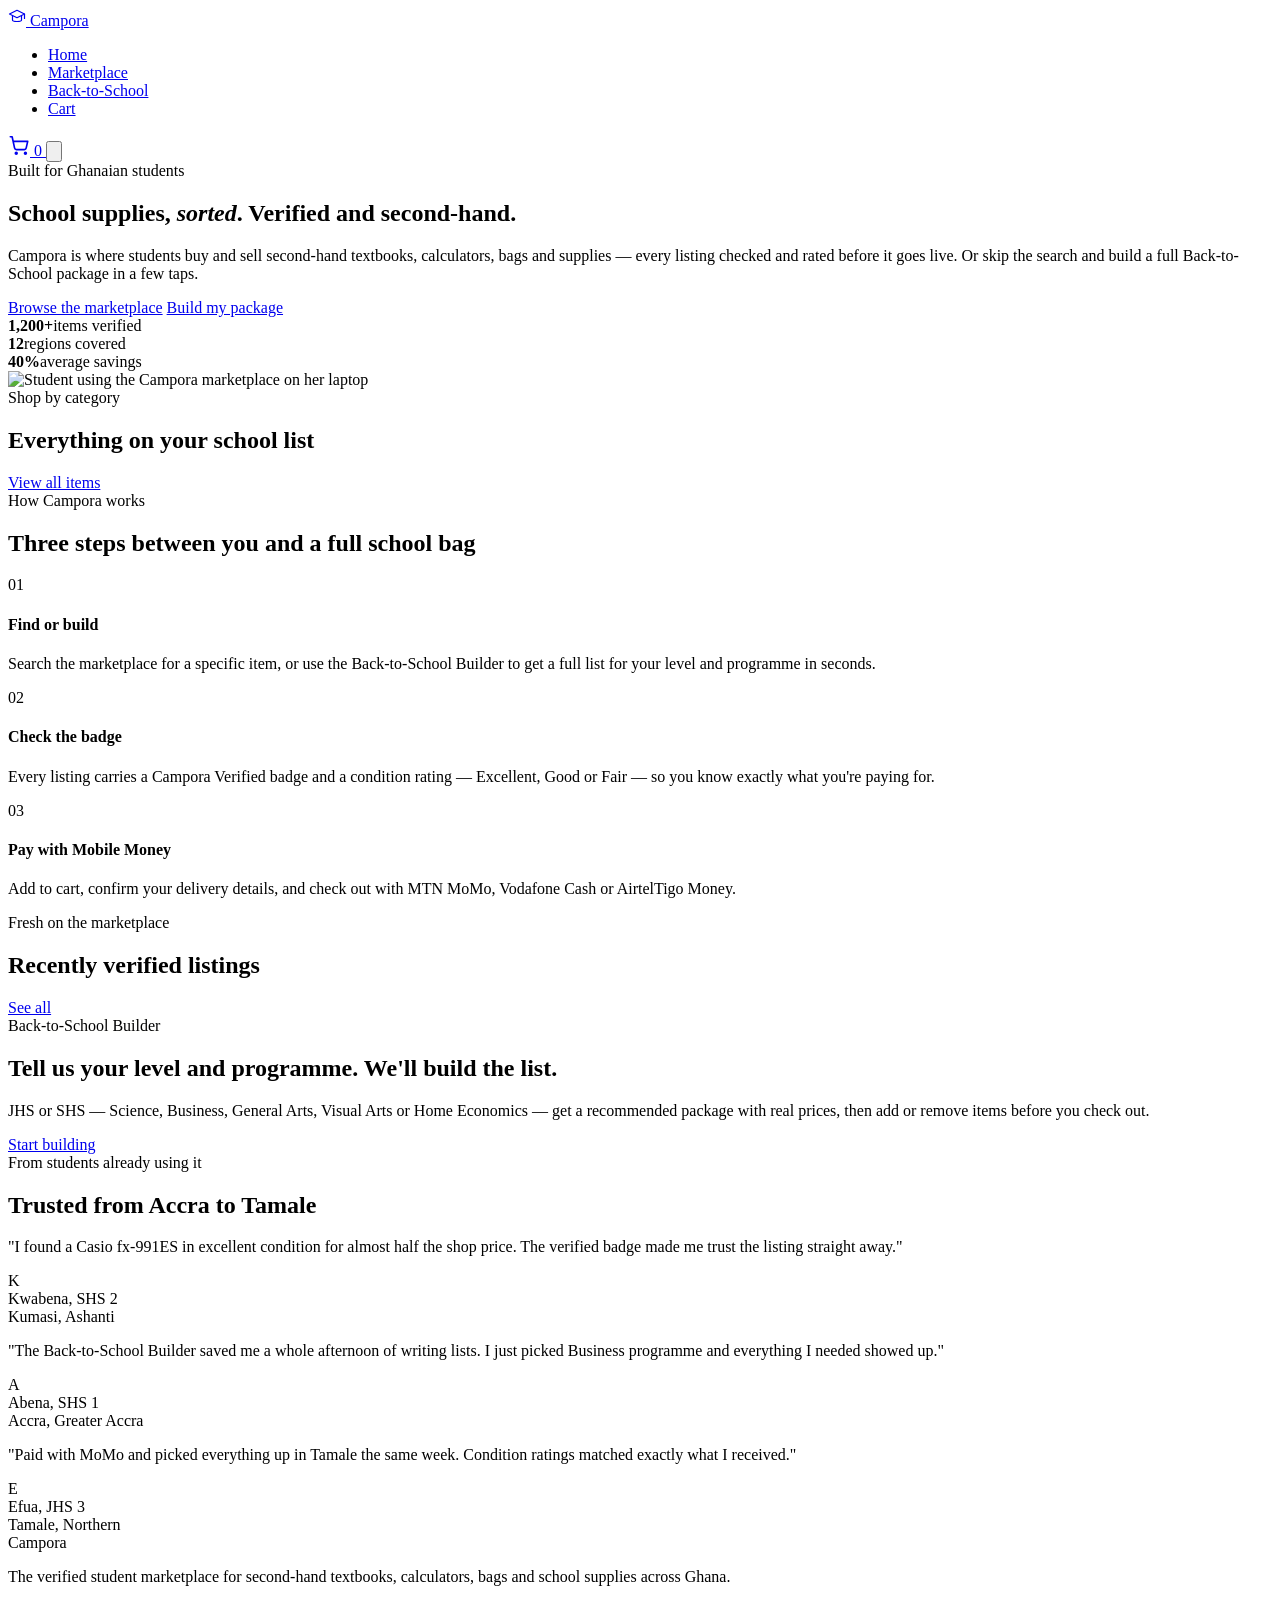
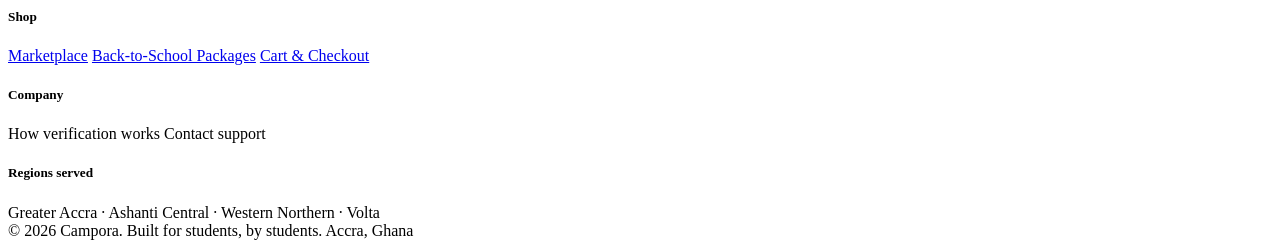
==== index.html @ e4736d59 "Add files via upload" ====
<!DOCTYPE html>
<html lang="en">

<head>
  <meta charset="UTF-8">
  <meta name="viewport" content="width=device-width, initial-scale=1.0">
  <title>Campora — The Student Marketplace of Ghana</title>
  <meta name="description"
    content="Buy and sell verified second-hand textbooks, calculators, bags and school supplies. Build your Back-to-School package in minutes.">
  <link rel="preconnect" href="https://fonts.googleapis.com">
  <link
    href="https://fonts.googleapis.com/css2?family=Fraunces:opsz,wght@9..144,500;9..144,600;9..144,700&family=Manrope:wght@500;600;700;800&family=IBM+Plex+Mono:wght@500;700&display=swap"
    rel="stylesheet">
  <link rel="stylesheet" href="css/style.css">
</head>

<body>

  <header class="site-header">
    <nav class="nav">
      <a href="index.html" class="brand"><span class="brand-mark">
          <svg viewBox="0 0 24 24" fill="none" stroke="currentColor" stroke-width="1.6" stroke-linecap="round"
            stroke-linejoin="round" width="18" height="18">
            <path d="M12 3 2 8l10 5 10-5-10-5Z" />
            <path d="M6 10.5V16c0 1.1 2.7 2 6 2s6-.9 6-2v-5.5" />
            <path d="M22 8v6" />
          </svg>
        </span>Campora</a>
      <ul class="nav-links" data-nav-links>
        <li><a href="index.html" class="active">Home</a></li>
        <li><a href="marketplace.html">Marketplace</a></li>
        <li><a href="packages.html">Back-to-School</a></li>
        <li><a href="cart.html">Cart</a></li>
      </ul>
      <div class="nav-actions">
        <a href="cart.html" class="cart-link">
          <svg viewBox="0 0 24 24" fill="none" stroke="currentColor" stroke-width="1.8" stroke-linecap="round"
            stroke-linejoin="round" width="22" height="22">
            <circle cx="9" cy="21" r="1" />
            <circle cx="19" cy="21" r="1" />
            <path d="M2.5 3h2l2.7 12.4a2 2 0 0 0 2 1.6h8.6a2 2 0 0 0 2-1.6L21.5 8H6.1" />
          </svg>
          <span class="cart-badge" data-cart-count>0</span>
        </a>
        <button class="nav-toggle" data-nav-toggle aria-label="Toggle menu" aria-expanded="false">
          <svg viewBox="0 0 24 24" fill="none" stroke="currentColor" stroke-width="2" stroke-linecap="round">
            <path d="M4 7h16M4 12h16M4 17h16" />
          </svg>
        </button>
      </div>
    </nav>
  </header>
  <div class="kente-strip"></div>

  <main>

    <!-- HERO -->
    <section class="hero">
      <div class="container hero-grid">
        <div>
          <span class="eyebrow">Built for Ghanaian students</span>
          <h1>School supplies, <em>sorted</em>. Verified and second-hand.</h1>
          <p class="hero-sub">Campora is where students buy and sell second-hand textbooks, calculators, bags and
            supplies — every listing checked and rated before it goes live. Or skip the search and build a full
            Back-to-School package in a few taps.</p>
          <div class="hero-actions">
            <a href="marketplace.html" class="btn btn-primary">Browse the marketplace</a>
            <a href="packages.html" class="btn btn-outline">Build my package</a>
          </div>
          <div class="hero-stats">
            <div class="hero-stat"><b>1,200+</b><span>items verified</span></div>
            <div class="hero-stat"><b>12</b><span>regions covered</span></div>
            <div class="hero-stat"><b>40%</b><span>average savings</span></div>
          </div>
        </div>
        <div class="hero-visual">
          <div class="hero-photo">
            <img src="images/grrr.jpg" alt="Student using the Campora marketplace on her laptop">

          </div>
        </div>
      </div>
    </section>

    <!-- CATEGORIES -->
    <section class="section">
      <div class="container">
        <div class="section-head reveal">
          <div>
            <span class="eyebrow-sm">Shop by category</span>
            <h2>Everything on your school list</h2>
          </div>
          <a href="marketplace.html" class="btn btn-ghost btn-sm">View all items</a>
        </div>
        <div class="cat-grid" id="home-cat-grid"></div>
      </div>
    </section>

    <!-- HOW IT WORKS -->
    <section class="section section-alt">
      <div class="container">
        <div class="section-head reveal">
          <div>
            <span class="eyebrow-sm">How Campora works</span>
            <h2>Three steps between you and a full school bag</h2>
          </div>
        </div>
        <div class="steps-grid">
          <div class="step-card reveal">
            <div class="step-num">01</div>
            <h4>Find or build</h4>
            <p>Search the marketplace for a specific item, or use the Back-to-School Builder to get a full list for your
              level and programme in seconds.</p>
          </div>
          <div class="step-card reveal">
            <div class="step-num">02</div>
            <h4>Check the badge</h4>
            <p>Every listing carries a Campora Verified badge and a condition rating — Excellent, Good or Fair — so you
              know exactly what you're paying for.</p>
          </div>
          <div class="step-card reveal">
            <div class="step-num">03</div>
            <h4>Pay with Mobile Money</h4>
            <p>Add to cart, confirm your delivery details, and check out with MTN MoMo, Vodafone Cash or AirtelTigo
              Money.</p>
          </div>
        </div>
      </div>
    </section>

    <!-- FEATURED PRODUCTS -->
    <section class="section">
      <div class="container">
        <div class="section-head reveal">
          <div>
            <span class="eyebrow-sm">Fresh on the marketplace</span>
            <h2>Recently verified listings</h2>
          </div>
          <a href="marketplace.html" class="btn btn-ghost btn-sm">See all</a>
        </div>
        <div class="product-grid" id="home-product-grid"></div>
      </div>
    </section>

    <!-- BACK TO SCHOOL PROMO -->
    <section class="section section-alt">
      <div class="container">
        <div class="cta-banner reveal">
          <div>
            <span class="eyebrow" style="background:rgba(255,255,244,0.14); color:var(--orange);">Back-to-School
              Builder</span>
            <h2>Tell us your level and programme. We'll build the list.</h2>
            <p>JHS or SHS — Science, Business, General Arts, Visual Arts or Home Economics — get a recommended package
              with real prices, then add or remove items before you check out.</p>
          </div>
          <a href="packages.html" class="btn btn-primary">Start building</a>
        </div>
      </div>
    </section>

    <!-- TESTIMONIALS -->
    <section class="section">
      <div class="container">
        <div class="section-head reveal">
          <div>
            <span class="eyebrow-sm">From students already using it</span>
            <h2>Trusted from Accra to Tamale</h2>
          </div>
        </div>
        <div class="testi-grid">
          <div class="testi-card reveal">
            <p class="testi-quote">"I found a Casio fx-991ES in excellent condition for almost half the shop price. The
              verified badge made me trust the listing straight away."</p>
            <div class="testi-who">
              <div class="testi-avatar">K</div>
              <div>
                <div class="testi-name">Kwabena, SHS 2</div>
                <div class="testi-loc">Kumasi, Ashanti</div>
              </div>
            </div>
          </div>
          <div class="testi-card reveal">
            <p class="testi-quote">"The Back-to-School Builder saved me a whole afternoon of writing lists. I just
              picked Business programme and everything I needed showed up."</p>
            <div class="testi-who">
              <div class="testi-avatar">A</div>
              <div>
                <div class="testi-name">Abena, SHS 1</div>
                <div class="testi-loc">Accra, Greater Accra</div>
              </div>
            </div>
          </div>
          <div class="testi-card reveal">
            <p class="testi-quote">"Paid with MoMo and picked everything up in Tamale the same week. Condition ratings
              matched exactly what I received."</p>
            <div class="testi-who">
              <div class="testi-avatar">E</div>
              <div>
                <div class="testi-name">Efua, JHS 3</div>
                <div class="testi-loc">Tamale, Northern</div>
              </div>
            </div>
          </div>
        </div>
      </div>
    </section>

  </main>

  <footer class="site-footer">
    <div class="container">
      <div class="footer-grid">
        <div>
          <div class="footer-brand">Campora</div>
          <p class="footer-desc">The verified student marketplace for second-hand textbooks, calculators, bags and
            school supplies across Ghana.</p>
        </div>
        <div class="footer-col">
          <h5>Shop</h5>
          <a href="marketplace.html">Marketplace</a>
          <a href="packages.html">Back-to-School Packages</a>
          <a href="cart.html">Cart & Checkout</a>
        </div>
        <div class="footer-col">
          <h5>Company</h5>
          <span>How verification works</span>
          <span>Contact support</span>
        </div>
        <div class="footer-col">
          <h5>Regions served</h5>
          <span>Greater Accra · Ashanti</span>
          <span>Central · Western</span>
          <span>Northern · Volta</span>
        </div>
      </div>
      <div class="footer-bottom">
        <span>© 2026 Campora. Built for students, by students.</span>
        <span>Accra, Ghana</span>
      </div>
    </div>
  </footer>

  <script src="js/data.js"></script>
  <script src="js/main.js"></script>
  <script>
    document.getElementById("home-cat-grid").innerHTML = CAMP_CATS.map(c => `
    <a href="marketplace.html?category=${c.key}" class="cat-card reveal">
      <div class="cat-icon">${campSvg(c.key)}</div>
      <h3>${c.label}</h3>
      <span>${c.desc}</span>
    </a>`).join("");

    const featured = campGetProducts().filter(p => p.status === "approved").slice(0, 8);
    document.getElementById("home-product-grid").innerHTML = featured.map(campProductCardHTML).join("");
  </script>
</body>

</html>
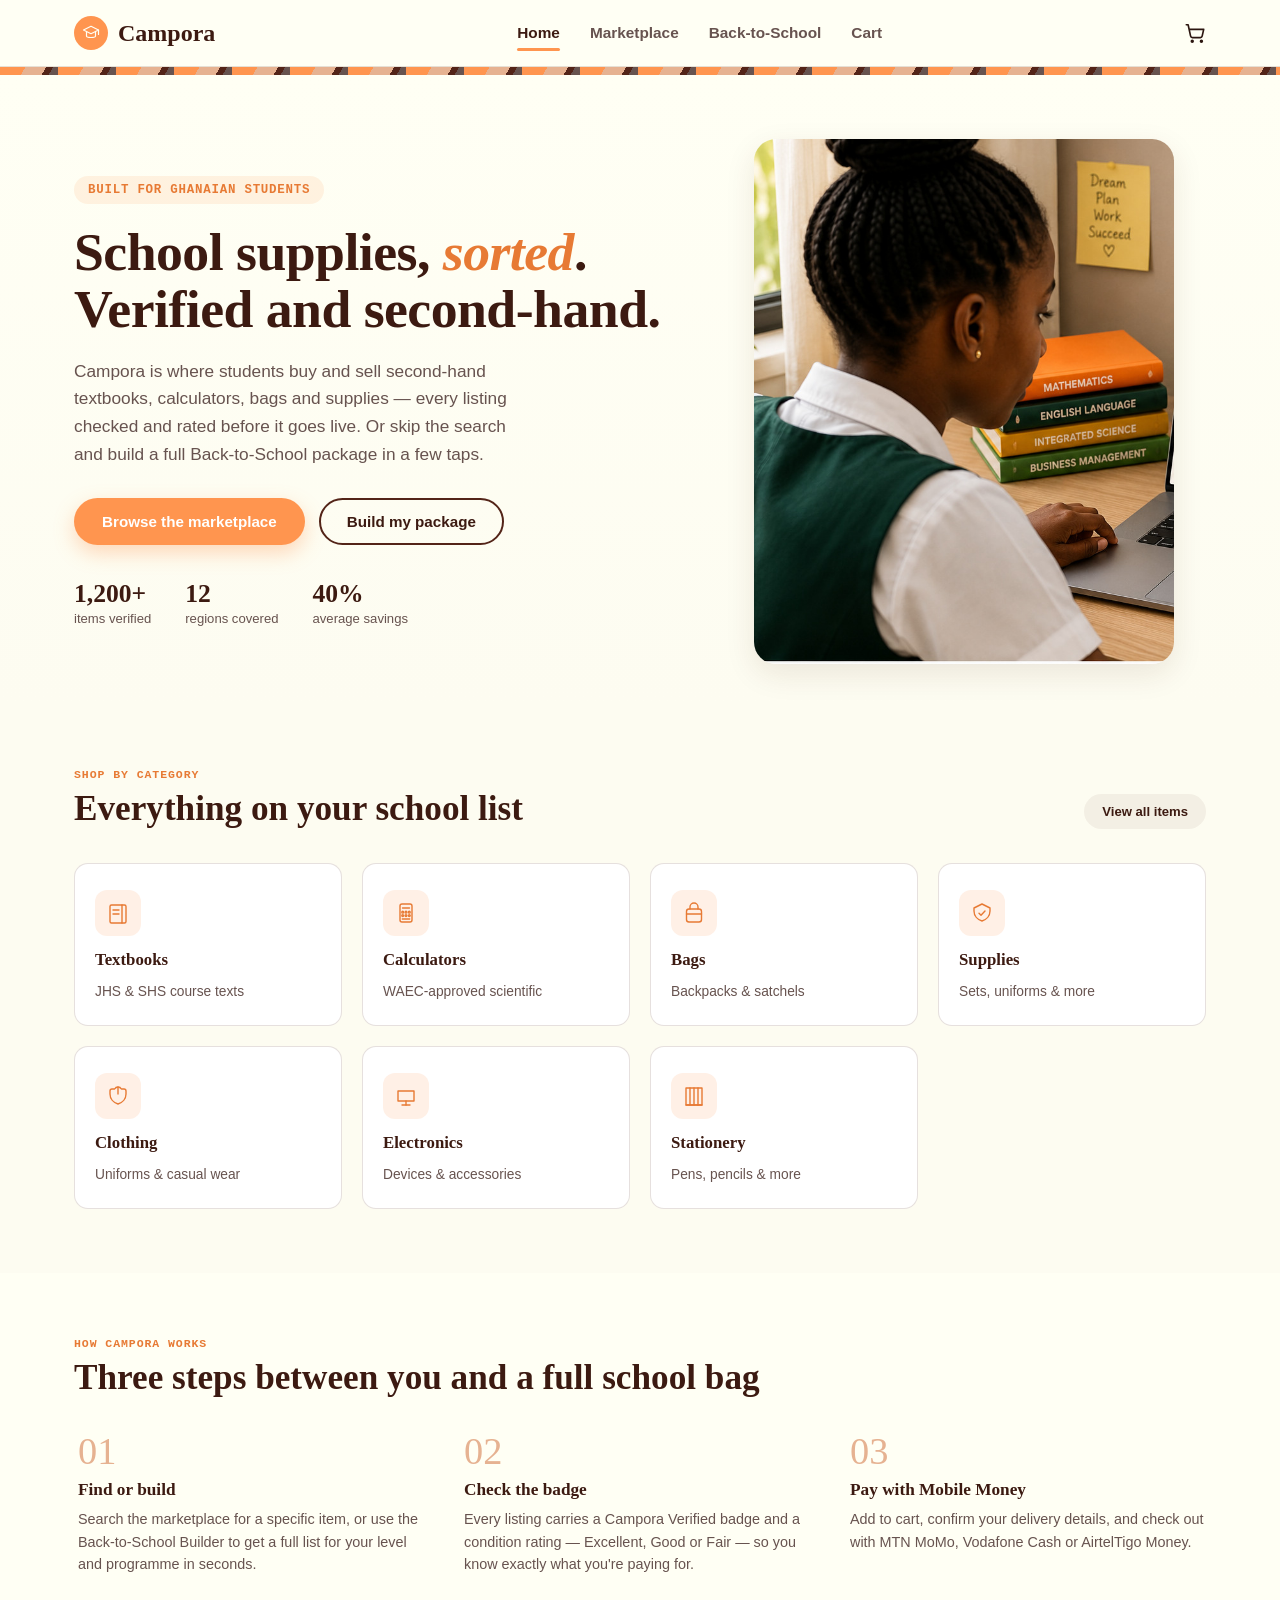
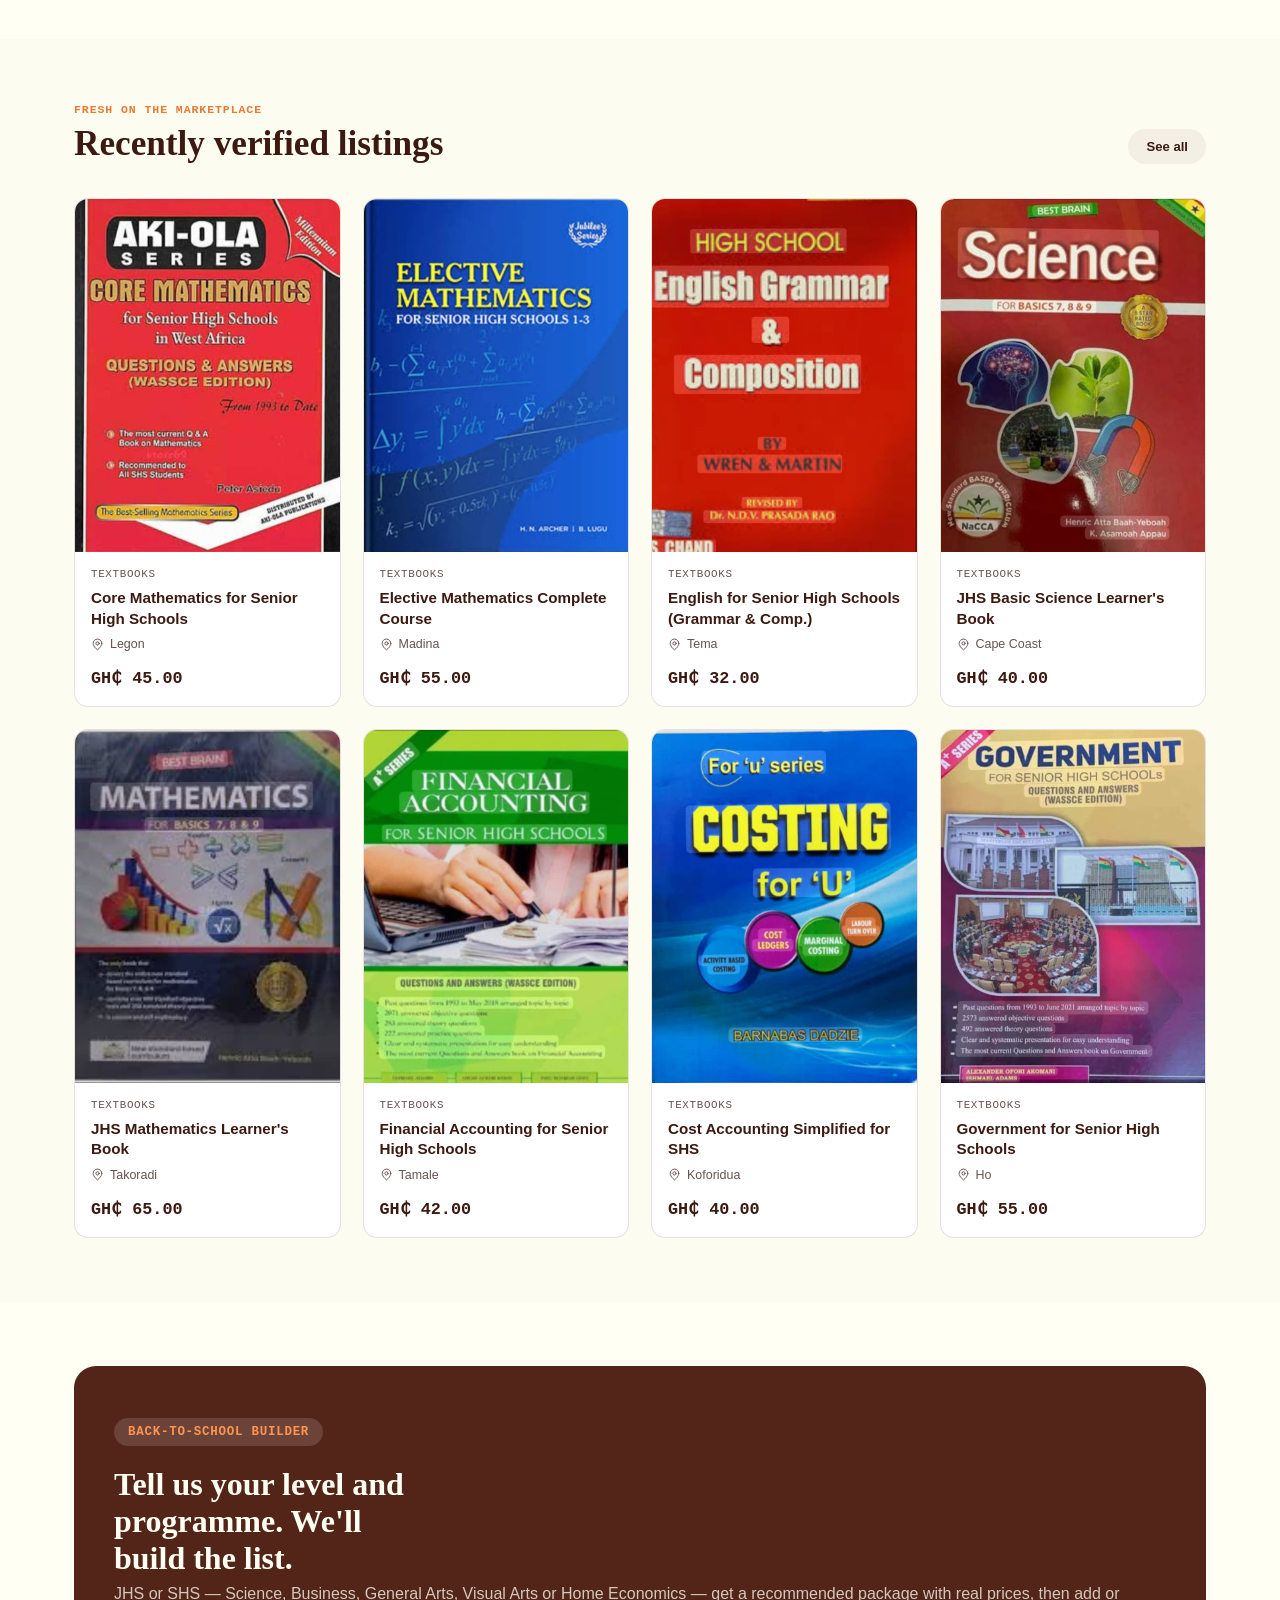
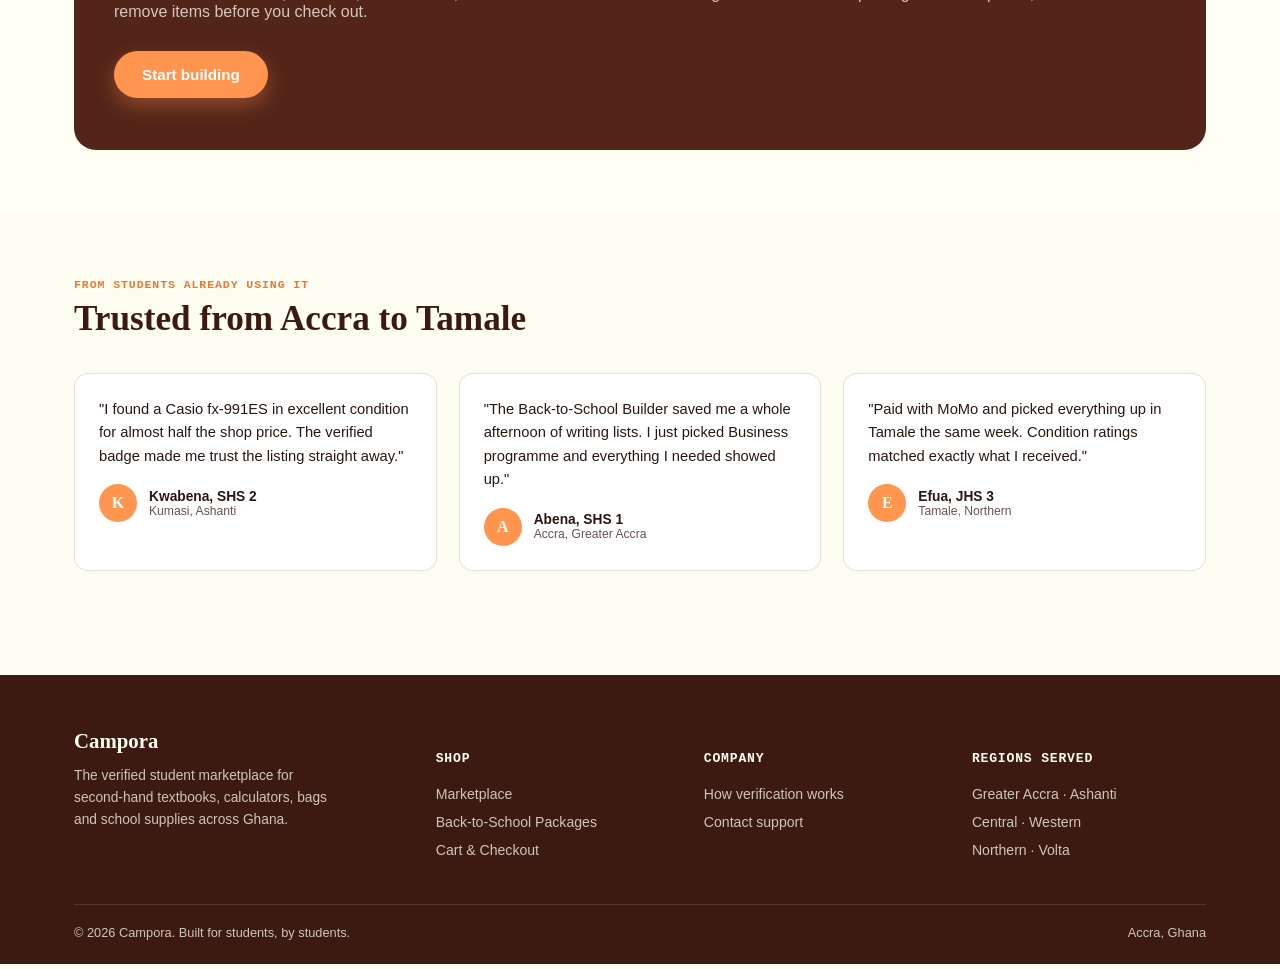
==== commit 94ee214d: "Update index.html" ====
--- a/index.html
+++ b/index.html
@@ -4,6 +4,17 @@
 <head>
   <meta charset="UTF-8">
   <meta name="viewport" content="width=device-width, initial-scale=1.0">
+ 
+  <!-- Google tag (gtag.js) -->
+  <script async src="https://www.googletagmanager.com/gtag/js?id=G-PB6SH4STRN"></script>
+  <script>
+  window.dataLayer = window.dataLayer || [];
+  function gtag(){dataLayer.push(arguments);}
+  gtag('js', new Date());
+
+  gtag('config', 'G-PB6SH4STRN');
+  </script>
+  
   <title>Campora — The Student Marketplace of Ghana</title>
   <meta name="description"
     content="Buy and sell verified second-hand textbooks, calculators, bags and school supplies. Build your Back-to-School package in minutes.">
@@ -255,4 +266,4 @@
   </script>
 </body>
 
-</html>+</html>
--- a/css/style.css
+++ b/css/style.css
@@ -0,0 +1,1916 @@
+/* ==========================================================
+   CAMPORA — stylesheet
+   Palette: dark brown / warm orange / cream / soft peach /
+            muted taupe / light beige
+   Type: Fraunces (display) + Manrope (body) + IBM Plex Mono (data)
+   ========================================================== */
+
+:root {
+  --brown: #532418;
+  --brown-ink: #3c1a11;
+  --orange: #FF954F;
+  --orange-deep: #e77a34;
+  --cream: #FFFFF4;
+  --peach: #e6b291;
+  --taupe: #67534F;
+  --beige: #FDFCF1;
+
+  --ink: #2c1610;
+  --line: rgba(83, 36, 24, 0.14);
+  --shadow: 0 10px 30px rgba(83, 36, 24, 0.10);
+  --shadow-sm: 0 4px 14px rgba(83, 36, 24, 0.08);
+
+  --radius-lg: 22px;
+  --radius-md: 14px;
+  --radius-sm: 9px;
+
+  --font-display: "Fraunces", Georgia, serif;
+  --font-body: "Manrope", -apple-system, BlinkMacSystemFont, sans-serif;
+  --font-mono: "IBM Plex Mono", monospace;
+}
+
+*,
+*::before,
+*::after {
+  box-sizing: border-box;
+}
+
+html {
+  scroll-behavior: smooth;
+}
+
+body {
+  margin: 0;
+  font-family: var(--font-body);
+  background: var(--beige);
+  color: var(--ink);
+  -webkit-font-smoothing: antialiased;
+}
+
+img {
+  max-width: 100%;
+  display: block;
+}
+
+a {
+  color: inherit;
+  text-decoration: none;
+}
+
+button {
+  font-family: inherit;
+  cursor: pointer;
+}
+
+ul {
+  margin: 0;
+  padding: 0;
+  list-style: none;
+}
+
+h1,
+h2,
+h3,
+h4 {
+  font-family: var(--font-display);
+  margin: 0;
+  color: var(--brown-ink);
+  font-weight: 600;
+}
+
+p {
+  margin: 0;
+}
+
+.container {
+  max-width: 1180px;
+  margin: 0 auto;
+  padding: 0 24px;
+}
+
+@media (prefers-reduced-motion: reduce) {
+  * {
+    animation-duration: 0.01ms !important;
+    transition-duration: 0.01ms !important;
+  }
+}
+
+:focus-visible {
+  outline: 2.5px solid var(--orange-deep);
+  outline-offset: 3px;
+  border-radius: 4px;
+}
+
+/* ---------------- kente-strip divider (signature motif) ---------------- */
+.kente-strip {
+  height: 8px;
+  width: 100%;
+  background: repeating-linear-gradient(120deg,
+      var(--orange) 0 22px,
+      var(--peach) 22px 40px,
+      var(--brown) 40px 46px,
+      var(--taupe) 46px 58px);
+  background-size: 58px 8px;
+}
+
+/* ---------------- top navigation ---------------- */
+.site-header {
+  position: sticky;
+  top: 0;
+  z-index: 50;
+  background: var(--cream);
+  border-bottom: 1px solid var(--line);
+}
+
+.nav {
+  display: flex;
+  align-items: center;
+  justify-content: space-between;
+  padding: 16px 24px;
+  max-width: 1180px;
+  margin: 0 auto;
+}
+
+.brand {
+  display: flex;
+  align-items: center;
+  gap: 10px;
+  font-family: var(--font-display);
+  font-size: 1.5rem;
+  font-weight: 700;
+  color: var(--brown-ink);
+}
+
+.brand-mark {
+  width: 34px;
+  height: 34px;
+  border-radius: 50%;
+  background: var(--orange);
+  display: flex;
+  align-items: center;
+  justify-content: center;
+  color: var(--cream);
+  font-family: var(--font-display);
+  font-weight: 700;
+  font-size: 1.1rem;
+  flex-shrink: 0;
+}
+
+.nav-links {
+  display: flex;
+  align-items: center;
+  gap: 30px;
+}
+
+.nav-links a {
+  font-weight: 600;
+  font-size: 0.96rem;
+  color: var(--taupe);
+  position: relative;
+  padding: 4px 0;
+  transition: color .2s ease;
+}
+
+.nav-links a:hover,
+.nav-links a.active {
+  color: var(--brown-ink);
+}
+
+.nav-links a.active::after {
+  content: "";
+  position: absolute;
+  left: 0;
+  right: 0;
+  bottom: -6px;
+  height: 3px;
+  background: var(--orange);
+  border-radius: 3px;
+}
+
+.nav-actions {
+  display: flex;
+  align-items: center;
+  gap: 14px;
+}
+
+.cart-link {
+  position: relative;
+  display: flex;
+  align-items: center;
+  gap: 8px;
+  font-weight: 700;
+}
+
+.cart-badge {
+  display: none;
+  align-items: center;
+  justify-content: center;
+  min-width: 20px;
+  height: 20px;
+  padding: 0 5px;
+  background: var(--orange);
+  color: #fff;
+  font-size: 0.72rem;
+  font-weight: 800;
+  border-radius: 999px;
+  font-family: var(--font-mono);
+}
+
+.nav-toggle {
+  display: none;
+  background: none;
+  border: none;
+  padding: 6px;
+  color: var(--brown-ink);
+}
+
+.nav-toggle svg {
+  width: 26px;
+  height: 26px;
+}
+
+@media (max-width: 860px) {
+  .nav-links {
+    position: fixed;
+    inset: 68px 0 0 0;
+    background: var(--cream);
+    flex-direction: column;
+    align-items: flex-start;
+    gap: 0;
+    padding: 10px 24px 24px;
+    transform: translateY(-8px);
+    opacity: 0;
+    pointer-events: none;
+    transition: all .22s ease;
+    border-top: 1px solid var(--line);
+  }
+
+  .nav-links.open {
+    opacity: 1;
+    pointer-events: auto;
+    transform: translateY(0);
+  }
+
+  .nav-links a {
+    width: 100%;
+    padding: 14px 0;
+    border-bottom: 1px solid var(--line);
+  }
+
+  .nav-links a.active::after {
+    display: none;
+  }
+
+  .nav-links a.active {
+    color: var(--orange-deep);
+  }
+
+  .nav-toggle {
+    display: block;
+  }
+}
+
+/* ---------------- buttons ---------------- */
+.btn {
+  display: inline-flex;
+  align-items: center;
+  justify-content: center;
+  gap: 8px;
+  padding: 13px 26px;
+  border-radius: 999px;
+  font-weight: 700;
+  font-size: 0.95rem;
+  border: 2px solid transparent;
+  transition: transform .18s ease, box-shadow .18s ease, background .18s ease;
+  white-space: nowrap;
+}
+
+.btn:active {
+  transform: scale(0.97);
+}
+
+.btn-primary {
+  background: var(--orange);
+  color: #fff;
+  box-shadow: 0 8px 20px rgba(255, 149, 79, 0.35);
+}
+
+.btn-primary:hover {
+  background: var(--orange-deep);
+  box-shadow: 0 10px 24px rgba(231, 122, 52, 0.4);
+}
+
+.btn-dark {
+  background: var(--brown);
+  color: var(--cream);
+}
+
+.btn-dark:hover {
+  background: var(--brown-ink);
+}
+
+.btn-outline {
+  background: transparent;
+  border-color: var(--brown);
+  color: var(--brown-ink);
+}
+
+.btn-outline:hover {
+  background: var(--brown);
+  color: var(--cream);
+}
+
+.btn-ghost {
+  background: rgba(83, 36, 24, 0.06);
+  color: var(--brown-ink);
+}
+
+.btn-ghost:hover {
+  background: rgba(83, 36, 24, 0.12);
+}
+
+.btn-sm {
+  padding: 8px 16px;
+  font-size: 0.82rem;
+}
+
+.btn-block {
+  width: 100%;
+}
+
+.btn[disabled] {
+  opacity: .5;
+  cursor: not-allowed;
+}
+
+/* ---------------- hero ---------------- */
+.hero {
+  background: linear-gradient(180deg, var(--cream) 0%, var(--beige) 100%);
+  padding: 64px 0 40px;
+  overflow: hidden;
+}
+
+.hero-grid {
+  display: grid;
+  grid-template-columns: 1.1fr 0.9fr;
+  gap: 56px;
+  align-items: center;
+}
+
+.eyebrow {
+  display: inline-flex;
+  align-items: center;
+  gap: 8px;
+  font-family: var(--font-mono);
+  font-size: 0.78rem;
+  letter-spacing: 0.06em;
+  text-transform: uppercase;
+  color: var(--orange-deep);
+  font-weight: 700;
+  background: rgba(255, 149, 79, 0.12);
+  padding: 7px 14px;
+  border-radius: 999px;
+  margin-bottom: 20px;
+}
+
+.hero h1 {
+  font-size: clamp(2.3rem, 4.2vw, 3.5rem);
+  line-height: 1.06;
+  letter-spacing: -0.01em;
+  margin-bottom: 20px;
+}
+
+.hero h1 em {
+  font-style: italic;
+  color: var(--orange-deep);
+}
+
+.hero-sub {
+  font-size: 1.08rem;
+  color: var(--taupe);
+  max-width: 46ch;
+  margin-bottom: 30px;
+  line-height: 1.6;
+}
+
+.hero-actions {
+  display: flex;
+  gap: 14px;
+  flex-wrap: wrap;
+  margin-bottom: 34px;
+}
+
+.hero-stats {
+  display: flex;
+  gap: 34px;
+  flex-wrap: wrap;
+}
+
+.hero-stat b {
+  display: block;
+  font-family: var(--font-display);
+  font-size: 1.6rem;
+  color: var(--brown-ink);
+}
+
+.hero-stat span {
+  font-size: 0.82rem;
+  color: var(--taupe);
+}
+
+.hero-visual {
+  position: relative;
+  display: flex;
+  align-items: center;
+  justify-content: center;
+}
+
+.hero-photo {
+  width: 100%;
+  max-width: 420px;
+  aspect-ratio: 4/5;
+  border-radius: var(--radius-lg);
+  overflow: hidden;
+  box-shadow: var(--shadow);
+}
+
+.hero-photo img {
+  width: 100%;
+  height: 100%;
+  object-fit: cover;
+  display: block;
+}
+
+@media (max-width: 900px) {
+  .hero-grid {
+    grid-template-columns: 1fr;
+  }
+
+  .hero-visual {
+    order: -1;
+    padding-bottom: 10px;
+  }
+
+  .hero-card {
+    display: none;
+  }
+}
+
+/* ---------------- sections ---------------- */
+.section {
+  padding: 64px 0;
+}
+
+.section-tight {
+  padding: 40px 0;
+}
+
+.section-head {
+  display: flex;
+  align-items: flex-end;
+  justify-content: space-between;
+  gap: 20px;
+  margin-bottom: 34px;
+  flex-wrap: wrap;
+}
+
+.section-head h2 {
+  font-size: clamp(1.6rem, 3vw, 2.2rem);
+}
+
+.section-head p {
+  color: var(--taupe);
+  margin-top: 8px;
+  max-width: 52ch;
+}
+
+.eyebrow-sm {
+  font-family: var(--font-mono);
+  font-size: 0.72rem;
+  letter-spacing: 0.08em;
+  text-transform: uppercase;
+  color: var(--orange-deep);
+  font-weight: 700;
+  margin-bottom: 8px;
+  display: block;
+}
+
+.section-alt {
+  background: var(--cream);
+}
+
+/* ---------------- category grid ---------------- */
+.cat-grid {
+  display: grid;
+  grid-template-columns: repeat(4, 1fr);
+  gap: 20px;
+}
+
+.cat-card {
+  background: #fff;
+  border-radius: var(--radius-md);
+  padding: 26px 20px;
+  border: 1px solid var(--line);
+  transition: transform .2s ease, box-shadow .2s ease, border-color .2s ease;
+  display: flex;
+  flex-direction: column;
+  gap: 14px;
+}
+
+.cat-card:hover {
+  transform: translateY(-4px);
+  box-shadow: var(--shadow-sm);
+  border-color: var(--peach);
+}
+
+.cat-icon {
+  width: 46px;
+  height: 46px;
+  border-radius: 12px;
+  background: rgba(255, 149, 79, 0.14);
+  color: var(--orange-deep);
+  display: flex;
+  align-items: center;
+  justify-content: center;
+}
+
+.cat-icon svg {
+  width: 24px;
+  height: 24px;
+}
+
+.cat-card h3 {
+  font-size: 1.05rem;
+}
+
+.cat-card span {
+  color: var(--taupe);
+  font-size: 0.86rem;
+}
+
+@media (max-width: 760px) {
+  .cat-grid {
+    grid-template-columns: repeat(2, 1fr);
+  }
+}
+
+/* ---------------- product cards ---------------- */
+.product-grid {
+  display: grid;
+  grid-template-columns: repeat(4, 1fr);
+  gap: 22px;
+}
+
+.product-card {
+  background: #fff;
+  border-radius: var(--radius-md);
+  overflow: hidden;
+  border: 1px solid var(--line);
+  display: flex;
+  flex-direction: column;
+  transition: transform .2s ease, box-shadow .2s ease;
+}
+
+.product-card:hover {
+  transform: translateY(-5px);
+  box-shadow: var(--shadow);
+}
+
+.product-visual{
+  aspect-ratio: 3/4;
+  display:flex; align-items:center; justify-content:center;
+  position: relative;
+}
+
+.product-visual svg {
+  width: 30%;
+  height: 30%;
+}
+
+.product-photo{
+  position: absolute;
+  inset: 0;
+  width: 100%;
+  height: 100%;
+  object-fit: cover;
+}
+
+.product-visual.textbooks {
+  background: linear-gradient(150deg, #fdece0, var(--peach));
+  color: var(--brown);
+}
+
+.product-visual.calculators {
+  background: linear-gradient(150deg, #f3e3da, var(--taupe));
+  color: #fff;
+}
+
+.product-visual.bags {
+  background: linear-gradient(150deg, #ffe3cc, var(--orange));
+  color: #fff;
+}
+
+.product-visual.supplies {
+  background: linear-gradient(150deg, #f0e6df, var(--brown));
+  color: var(--cream);
+}
+
+.product-visual.clothing {
+  background: linear-gradient(150deg, #fbe6e0, var(--peach));
+  color: var(--brown-ink);
+}
+
+.product-visual.electronics {
+  background: linear-gradient(150deg, #e0e0e0, var(--taupe));
+  color: var(--brown-ink);
+}
+
+.product-visual.stationery {
+  background: linear-gradient(150deg, #f3e3da, var(--taupe));
+  color: #fff;
+}
+
+.verified-badge {
+  position: absolute;
+  top: 10px;
+  left: 10px;
+  display: flex;
+  align-items: center;
+  gap: 5px;
+  background: rgba(255, 255, 244, 0.94);
+  color: var(--brown-ink);
+  font-family: var(--font-mono);
+  font-size: 0.62rem;
+  font-weight: 700;
+  letter-spacing: 0.04em;
+  text-transform: uppercase;
+  padding: 5px 9px;
+  border-radius: 999px;
+  box-shadow: var(--shadow-sm);
+}
+
+.verified-badge svg {
+  width: 12px;
+  height: 12px;
+  color: var(--orange-deep);
+}
+
+.cond-badge {
+  position: absolute;
+  top: 10px;
+  right: 10px;
+  font-family: var(--font-mono);
+  font-size: 0.62rem;
+  font-weight: 700;
+  text-transform: uppercase;
+  padding: 5px 9px;
+  border-radius: 999px;
+  letter-spacing: 0.03em;
+}
+
+.cond-Excellent {
+  background: #e6f3e6;
+  color: #2c6b2f;
+}
+
+.cond-Good {
+  background: #fff3d9;
+  color: #96650b;
+}
+
+.cond-Fair {
+  background: #fbe6e0;
+  color: #a13f22;
+}
+
+.product-body {
+  padding: 16px 16px 18px;
+  display: flex;
+  flex-direction: column;
+  gap: 8px;
+  flex: 1;
+}
+
+.product-cat {
+  font-family: var(--font-mono);
+  font-size: 0.68rem;
+  text-transform: uppercase;
+  letter-spacing: 0.06em;
+  color: var(--taupe);
+}
+
+.product-name {
+  font-family: var(--font-body);
+  font-weight: 700;
+  font-size: 0.95rem;
+  line-height: 1.35;
+  color: var(--brown-ink);
+}
+
+.product-meta {
+  display: flex;
+  align-items: center;
+  gap: 6px;
+  font-size: 0.78rem;
+  color: var(--taupe);
+}
+
+.product-meta svg {
+  width: 13px;
+  height: 13px;
+  flex-shrink: 0;
+}
+
+.product-foot {
+  display: flex;
+  align-items: center;
+  justify-content: space-between;
+  margin-top: 8px;
+  gap: 10px;
+}
+
+.product-price {
+  font-family: var(--font-mono);
+  font-weight: 700;
+  font-size: 1.05rem;
+  color: var(--brown-ink);
+}
+
+@media (max-width: 980px) {
+  .product-grid {
+    grid-template-columns: repeat(3, 1fr);
+  }
+}
+
+@media (max-width: 700px) {
+  .product-grid {
+    grid-template-columns: repeat(2, 1fr);
+  }
+
+  .cat-grid {
+    grid-template-columns: repeat(2, 1fr);
+  }
+}
+
+@media (max-width: 460px) {
+  .product-grid {
+    grid-template-columns: 1fr 1fr;
+    gap: 12px;
+  }
+}
+
+/* ---------------- marketplace layout ---------------- */
+.market-layout {
+  display: grid;
+  grid-template-columns: 250px 1fr;
+  gap: 34px;
+  align-items: start;
+}
+
+.filters {
+  background: #fff;
+  border: 1px solid var(--line);
+  border-radius: var(--radius-md);
+  padding: 22px;
+  position: sticky;
+  top: 90px;
+}
+
+.filters h4 {
+  font-size: 0.95rem;
+  margin-bottom: 14px;
+}
+
+.filter-group {
+  margin-bottom: 22px;
+}
+
+.filter-group:last-child {
+  margin-bottom: 0;
+}
+
+.filter-group legend {
+  font-family: var(--font-mono);
+  font-size: 0.7rem;
+  text-transform: uppercase;
+  letter-spacing: 0.06em;
+  color: var(--taupe);
+  margin-bottom: 10px;
+  font-weight: 700;
+}
+
+.filter-option {
+  display: flex;
+  align-items: center;
+  gap: 9px;
+  padding: 6px 0;
+  font-size: 0.88rem;
+  cursor: pointer;
+}
+
+.filter-option input {
+  accent-color: var(--orange-deep);
+  width: 16px;
+  height: 16px;
+}
+
+.search-box {
+  display: flex;
+  align-items: center;
+  gap: 10px;
+  background: #fff;
+  border: 1px solid var(--line);
+  border-radius: 999px;
+  padding: 12px 18px;
+  margin-bottom: 24px;
+}
+
+.search-box svg {
+  width: 18px;
+  height: 18px;
+  color: var(--taupe);
+  flex-shrink: 0;
+}
+
+.search-box input {
+  border: none;
+  outline: none;
+  flex: 1;
+  font-family: inherit;
+  font-size: 0.95rem;
+  background: transparent;
+}
+
+.sort-row {
+  display: flex;
+  align-items: center;
+  justify-content: space-between;
+  margin-bottom: 20px;
+  flex-wrap: wrap;
+  gap: 10px;
+}
+
+.result-count {
+  color: var(--taupe);
+  font-size: 0.88rem;
+}
+
+.sort-row select {
+  border: 1px solid var(--line);
+  border-radius: 999px;
+  padding: 9px 16px;
+  font-family: inherit;
+  font-size: 0.85rem;
+  background: #fff;
+  color: var(--brown-ink);
+  font-weight: 600;
+}
+
+.empty-state {
+  text-align: center;
+  padding: 60px 20px;
+  color: var(--taupe);
+}
+
+.empty-state svg {
+  width: 46px;
+  height: 46px;
+  margin: 0 auto 14px;
+  color: var(--peach);
+}
+
+@media (max-width: 900px) {
+  .market-layout {
+    grid-template-columns: 1fr;
+  }
+
+  .filters {
+    position: static;
+  }
+}
+
+/* ---------------- badges / chips ---------------- */
+.chip {
+  display: inline-flex;
+  align-items: center;
+  gap: 6px;
+  padding: 6px 13px;
+  border-radius: 999px;
+  font-size: 0.78rem;
+  font-weight: 700;
+  background: rgba(103, 83, 79, 0.1);
+  color: var(--taupe);
+}
+
+/* ---------------- cards (generic) ---------------- */
+.card {
+  background: #fff;
+  border: 1px solid var(--line);
+  border-radius: var(--radius-md);
+  padding: 24px;
+}
+
+/* ---------------- forms ---------------- */
+.field {
+  margin-bottom: 18px;
+}
+
+.field label {
+  display: block;
+  font-weight: 700;
+  font-size: 0.85rem;
+  margin-bottom: 7px;
+  color: var(--brown-ink);
+}
+
+.field .hint {
+  font-size: 0.76rem;
+  color: var(--taupe);
+  margin-top: 5px;
+}
+
+input[type="text"],
+input[type="tel"],
+input[type="number"],
+input[type="email"],
+input[type="password"],
+select,
+textarea {
+  width: 100%;
+  padding: 12px 15px;
+  border-radius: var(--radius-sm);
+  border: 1.5px solid var(--line);
+  font-family: inherit;
+  font-size: 0.92rem;
+  background: #fff;
+  color: var(--ink);
+  transition: border-color .18s ease;
+}
+
+input:focus,
+select:focus,
+textarea:focus {
+  border-color: var(--orange);
+}
+
+textarea {
+  resize: vertical;
+  min-height: 90px;
+}
+
+.field-row {
+  display: grid;
+  grid-template-columns: 1fr 1fr;
+  gap: 16px;
+}
+
+@media (max-width: 560px) {
+  .field-row {
+    grid-template-columns: 1fr;
+  }
+}
+
+.upload-box {
+  border: 2px dashed var(--peach);
+  border-radius: var(--radius-md);
+  padding: 30px 20px;
+  text-align: center;
+  color: var(--taupe);
+  font-size: 0.88rem;
+  background: rgba(230, 178, 145, 0.08);
+  cursor: pointer;
+  transition: border-color .2s ease, background .2s ease;
+}
+
+.upload-box:hover {
+  border-color: var(--orange);
+  background: rgba(255, 149, 79, 0.08);
+}
+
+.upload-box svg {
+  width: 30px;
+  height: 30px;
+  margin: 0 auto 10px;
+  color: var(--orange-deep);
+}
+
+.thumb-row {
+  display: flex;
+  gap: 10px;
+  margin-top: 12px;
+  flex-wrap: wrap;
+}
+
+.thumb {
+  width: 56px;
+  height: 56px;
+  border-radius: 10px;
+  background: var(--peach);
+  display: flex;
+  align-items: center;
+  justify-content: center;
+  color: var(--brown);
+  font-size: 0.7rem;
+  font-weight: 700;
+}
+
+/* radio / step cards used in the back-to-school builder */
+.choice-grid {
+  display: grid;
+  grid-template-columns: repeat(2, 1fr);
+  gap: 18px;
+}
+
+.choice-card {
+  border: 2px solid var(--line);
+  border-radius: var(--radius-md);
+  padding: 24px;
+  background: #fff;
+  cursor: pointer;
+  transition: all .18s ease;
+  text-align: left;
+  display: flex;
+  flex-direction: column;
+  gap: 10px;
+}
+
+.choice-card:hover {
+  border-color: var(--peach);
+}
+
+.choice-card.selected {
+  border-color: var(--orange);
+  background: rgba(255, 149, 79, 0.06);
+  box-shadow: var(--shadow-sm);
+}
+
+.choice-card h4 {
+  font-size: 1.05rem;
+}
+
+.choice-card span {
+  color: var(--taupe);
+  font-size: 0.84rem;
+}
+
+.choice-icon {
+  width: 38px;
+  height: 38px;
+  border-radius: 10px;
+  background: rgba(255, 149, 79, 0.14);
+  color: var(--orange-deep);
+  display: flex;
+  align-items: center;
+  justify-content: center;
+}
+
+.choice-icon svg {
+  width: 20px;
+  height: 20px;
+}
+
+@media (max-width: 700px) {
+  .choice-grid {
+    grid-template-columns: 1fr;
+  }
+}
+
+.step-track {
+  display: flex;
+  align-items: center;
+  gap: 8px;
+  margin-bottom: 34px;
+  flex-wrap: wrap;
+}
+
+.step-dot {
+  display: flex;
+  align-items: center;
+  gap: 8px;
+  font-family: var(--font-mono);
+  font-size: 0.78rem;
+  font-weight: 700;
+  color: var(--taupe);
+  padding: 8px 14px;
+  border-radius: 999px;
+  background: rgba(103, 83, 79, 0.08);
+}
+
+.step-dot.active {
+  background: var(--brown);
+  color: var(--cream);
+}
+
+.step-dot.done {
+  background: rgba(255, 149, 79, 0.16);
+  color: var(--orange-deep);
+}
+
+.step-sep {
+  width: 22px;
+  height: 1.5px;
+  background: var(--line);
+}
+
+/* ---------------- package builder list ---------------- */
+.builder-layout {
+  display: grid;
+  grid-template-columns: 1fr 340px;
+  gap: 30px;
+  align-items: start;
+}
+
+.pkg-item-row {
+  display: flex;
+  align-items: center;
+  justify-content: space-between;
+  gap: 14px;
+  padding: 15px 4px;
+  border-bottom: 1px solid var(--line);
+}
+
+.pkg-item-row:last-child {
+  border-bottom: none;
+}
+
+.pkg-item-info {
+  display: flex;
+  align-items: center;
+  gap: 14px;
+}
+
+.pkg-item-name {
+  font-weight: 700;
+  font-size: 0.92rem;
+  color: var(--brown-ink);
+}
+
+.pkg-item-price {
+  font-family: var(--font-mono);
+  font-size: 0.85rem;
+  color: var(--taupe);
+}
+
+.qty-toggle {
+  display: flex;
+  align-items: center;
+  gap: 10px;
+}
+
+.icon-btn {
+  width: 30px;
+  height: 30px;
+  border-radius: 50%;
+  border: 1.5px solid var(--line);
+  background: #fff;
+  display: flex;
+  align-items: center;
+  justify-content: center;
+  color: var(--brown-ink);
+  flex-shrink: 0;
+}
+
+.icon-btn:hover {
+  border-color: var(--orange);
+  color: var(--orange-deep);
+}
+
+.icon-btn svg {
+  width: 15px;
+  height: 15px;
+}
+
+.summary-card {
+  background: var(--brown);
+  color: var(--cream);
+  border-radius: var(--radius-md);
+  padding: 26px;
+  position: sticky;
+  top: 90px;
+}
+
+.summary-card h4 {
+  color: var(--cream);
+  font-size: 1.05rem;
+  margin-bottom: 16px;
+}
+
+.summary-row {
+  display: flex;
+  justify-content: space-between;
+  font-size: 0.88rem;
+  padding: 7px 0;
+  color: rgba(255, 255, 244, 0.82);
+}
+
+.summary-total {
+  display: flex;
+  justify-content: space-between;
+  align-items: baseline;
+  margin-top: 14px;
+  padding-top: 14px;
+  border-top: 1px solid rgba(255, 255, 244, 0.2);
+  font-family: var(--font-mono);
+  font-weight: 700;
+  font-size: 1.2rem;
+}
+
+@media (max-width: 900px) {
+  .builder-layout {
+    grid-template-columns: 1fr;
+  }
+
+  .summary-card {
+    position: static;
+  }
+}
+
+/* ---------------- cart ---------------- */
+.cart-layout {
+  display: grid;
+  grid-template-columns: 1fr 380px;
+  gap: 34px;
+  align-items: start;
+}
+
+.cart-row {
+  display: grid;
+  grid-template-columns: 60px 1fr auto auto;
+  align-items: center;
+  gap: 16px;
+  padding: 18px 0;
+  border-bottom: 1px solid var(--line);
+}
+
+.cart-thumb {
+  width: 60px;
+  height: 60px;
+  border-radius: 12px;
+  display: flex;
+  align-items: center;
+  justify-content: center;
+}
+
+.cart-thumb svg {
+  width: 26px;
+  height: 26px;
+}
+
+.cart-name {
+  font-weight: 700;
+  font-size: 0.92rem;
+  color: var(--brown-ink);
+}
+
+.cart-cat {
+  font-size: 0.76rem;
+  color: var(--taupe);
+  font-family: var(--font-mono);
+  text-transform: uppercase;
+}
+
+.cart-qty {
+  display: flex;
+  align-items: center;
+  gap: 10px;
+}
+
+.cart-qty span {
+  font-family: var(--font-mono);
+  font-weight: 700;
+  min-width: 16px;
+  text-align: center;
+}
+
+.remove-link {
+  color: var(--orange-deep);
+  font-size: 0.78rem;
+  font-weight: 700;
+  background: none;
+  border: none;
+}
+
+@media (max-width: 900px) {
+  .cart-layout {
+    grid-template-columns: 1fr;
+  }
+}
+
+@media (max-width: 560px) {
+  .cart-row {
+    grid-template-columns: 46px 1fr;
+    row-gap: 10px;
+  }
+
+  .cart-qty {
+    grid-column: 2 / 3;
+  }
+}
+
+.momo-options {
+  display: grid;
+  grid-template-columns: repeat(3, 1fr);
+  gap: 10px;
+  margin-bottom: 18px;
+}
+
+.momo-opt {
+  border: 2px solid var(--line);
+  border-radius: var(--radius-sm);
+  padding: 12px 8px;
+  text-align: center;
+  cursor: pointer;
+  font-size: 0.78rem;
+  font-weight: 700;
+  color: var(--taupe);
+  transition: all .18s ease;
+}
+
+.momo-opt.selected {
+  border-color: var(--orange);
+  color: var(--brown-ink);
+  background: rgba(255, 149, 79, 0.08);
+}
+
+@media (max-width: 460px) {
+  .momo-options {
+    grid-template-columns: 1fr;
+  }
+}
+
+.confirm-panel {
+  text-align: center;
+  padding: 50px 20px;
+}
+
+.confirm-icon {
+  width: 74px;
+  height: 74px;
+  border-radius: 50%;
+  background: rgba(255, 149, 79, 0.14);
+  color: var(--orange-deep);
+  display: flex;
+  align-items: center;
+  justify-content: center;
+  margin: 0 auto 20px;
+}
+
+.confirm-icon svg {
+  width: 36px;
+  height: 36px;
+}
+
+.order-id {
+  font-family: var(--font-mono);
+  font-weight: 700;
+  color: var(--brown-ink);
+  background: var(--cream);
+  padding: 8px 16px;
+  border-radius: 999px;
+  display: inline-block;
+  margin-top: 10px;
+}
+
+/* ---------------- how it works / steps ---------------- */
+.steps-grid {
+  display: grid;
+  grid-template-columns: repeat(3, 1fr);
+  gap: 26px;
+}
+
+.step-card {
+  position: relative;
+  padding-left: 4px;
+}
+
+.step-num {
+  font-family: var(--font-display);
+  font-size: 2.4rem;
+  color: var(--peach);
+  line-height: 1;
+  margin-bottom: 10px;
+}
+
+.step-card h4 {
+  font-size: 1.08rem;
+  margin-bottom: 8px;
+}
+
+.step-card p {
+  color: var(--taupe);
+  font-size: 0.9rem;
+  line-height: 1.55;
+}
+
+@media (max-width: 800px) {
+  .steps-grid {
+    grid-template-columns: 1fr;
+  }
+}
+
+/* ---------------- testimonials ---------------- */
+.testi-grid {
+  display: grid;
+  grid-template-columns: repeat(3, 1fr);
+  gap: 22px;
+}
+
+.testi-card {
+  background: #fff;
+  border: 1px solid var(--line);
+  border-radius: var(--radius-md);
+  padding: 24px;
+}
+
+.testi-quote {
+  font-size: 0.92rem;
+  line-height: 1.6;
+  color: var(--ink);
+  margin-bottom: 16px;
+}
+
+.testi-who {
+  display: flex;
+  align-items: center;
+  gap: 12px;
+}
+
+.testi-avatar {
+  width: 38px;
+  height: 38px;
+  border-radius: 50%;
+  background: var(--orange);
+  color: #fff;
+  display: flex;
+  align-items: center;
+  justify-content: center;
+  font-weight: 700;
+  font-family: var(--font-display);
+  flex-shrink: 0;
+}
+
+.testi-name {
+  font-weight: 700;
+  font-size: 0.86rem;
+}
+
+.testi-loc {
+  font-size: 0.76rem;
+  color: var(--taupe);
+}
+
+@media (max-width: 800px) {
+  .testi-grid {
+    grid-template-columns: 1fr;
+  }
+}
+
+/* ---------------- CTA banner ---------------- */
+.cta-banner {
+  background: var(--brown);
+  border-radius: var(--radius-lg);
+  padding: 52px 40px;
+  display: flex;
+  align-items: center;
+  justify-content: space-between;
+  gap: 30px;
+  flex-wrap: wrap;
+  color: var(--cream);
+  position: relative;
+  overflow: hidden;
+}
+
+.cta-banner h2 {
+  color: var(--cream);
+  font-size: clamp(1.5rem, 3vw, 2rem);
+  max-width: 20ch;
+}
+
+.cta-banner p {
+  color: rgba(255, 255, 244, 0.75);
+  margin-top: 8px;
+}
+
+/* ---------------- footer ---------------- */
+.site-footer {
+  background: var(--brown-ink);
+  color: rgba(255, 255, 244, 0.75);
+  padding: 54px 0 24px;
+  margin-top: 40px;
+}
+
+.footer-grid {
+  display: grid;
+  grid-template-columns: 1.4fr 1fr 1fr 1fr;
+  gap: 34px;
+  margin-bottom: 40px;
+}
+
+.footer-brand {
+  color: var(--cream);
+  font-family: var(--font-display);
+  font-size: 1.3rem;
+  font-weight: 700;
+  margin-bottom: 12px;
+}
+
+.footer-desc {
+  font-size: 0.86rem;
+  line-height: 1.6;
+  max-width: 34ch;
+}
+
+.footer-col h5 {
+  color: var(--cream);
+  font-size: 0.82rem;
+  text-transform: uppercase;
+  letter-spacing: 0.06em;
+  margin-bottom: 14px;
+  font-family: var(--font-mono);
+}
+
+.footer-col a,
+.footer-col span {
+  display: block;
+  font-size: 0.88rem;
+  padding: 6px 0;
+}
+
+.footer-col a:hover {
+  color: var(--orange);
+}
+
+.footer-bottom {
+  border-top: 1px solid rgba(255, 255, 244, 0.12);
+  padding-top: 20px;
+  font-size: 0.8rem;
+  display: flex;
+  justify-content: space-between;
+  flex-wrap: wrap;
+  gap: 10px;
+}
+
+@media (max-width: 800px) {
+  .footer-grid {
+    grid-template-columns: 1fr 1fr;
+  }
+}
+
+@media (max-width: 500px) {
+  .footer-grid {
+    grid-template-columns: 1fr;
+  }
+}
+
+/* ---------------- admin ---------------- */
+.admin-shell {
+  display: grid;
+  grid-template-columns: 230px 1fr;
+  min-height: calc(100vh - 66px);
+}
+
+.admin-side {
+  background: var(--brown);
+  color: var(--cream);
+  padding: 26px 18px;
+}
+
+.admin-side .brand {
+  color: var(--cream);
+  margin-bottom: 30px;
+  padding: 0 6px;
+}
+
+.admin-nav a {
+  display: flex;
+  align-items: center;
+  gap: 12px;
+  padding: 12px 14px;
+  border-radius: 12px;
+  font-weight: 700;
+  font-size: 0.88rem;
+  color: rgba(255, 255, 244, 0.72);
+  margin-bottom: 4px;
+}
+
+.admin-nav a svg {
+  width: 18px;
+  height: 18px;
+  flex-shrink: 0;
+}
+
+.admin-nav a:hover {
+  background: rgba(255, 255, 244, 0.08);
+  color: #fff;
+}
+
+.admin-nav a.active {
+  background: var(--orange);
+  color: #fff;
+}
+
+.admin-main {
+  padding: 34px;
+  background: var(--beige);
+}
+
+.admin-topbar {
+  display: flex;
+  justify-content: space-between;
+  align-items: center;
+  margin-bottom: 28px;
+  flex-wrap: wrap;
+  gap: 14px;
+}
+
+.stat-grid {
+  display: grid;
+  grid-template-columns: repeat(4, 1fr);
+  gap: 18px;
+  margin-bottom: 30px;
+}
+
+.stat-card {
+  background: #fff;
+  border: 1px solid var(--line);
+  border-radius: var(--radius-md);
+  padding: 20px;
+}
+
+.stat-card .lbl {
+  font-family: var(--font-mono);
+  font-size: 0.7rem;
+  text-transform: uppercase;
+  letter-spacing: 0.05em;
+  color: var(--taupe);
+}
+
+.stat-card .val {
+  font-family: var(--font-display);
+  font-size: 2rem;
+  color: var(--brown-ink);
+  margin-top: 6px;
+}
+
+.stat-card .delta {
+  font-size: 0.78rem;
+  color: var(--orange-deep);
+  font-weight: 700;
+  margin-top: 4px;
+}
+
+@media (max-width: 980px) {
+  .stat-grid {
+    grid-template-columns: repeat(2, 1fr);
+  }
+}
+
+@media (max-width: 760px) {
+  .admin-shell {
+    grid-template-columns: 1fr;
+  }
+
+  .admin-side {
+    display: flex;
+    align-items: center;
+    gap: 6px;
+    overflow-x: auto;
+    padding: 14px;
+  }
+
+  .admin-side .brand {
+    display: none;
+  }
+
+  .admin-nav {
+    display: flex;
+    gap: 6px;
+  }
+
+  .admin-nav a {
+    white-space: nowrap;
+    margin-bottom: 0;
+  }
+}
+
+.bar-row {
+  display: grid;
+  grid-template-columns: 110px 1fr 46px;
+  align-items: center;
+  gap: 12px;
+  margin-bottom: 14px;
+}
+
+.bar-row .bar-label {
+  font-size: 0.82rem;
+  font-weight: 700;
+  color: var(--brown-ink);
+}
+
+.bar-track {
+  height: 10px;
+  border-radius: 999px;
+  background: rgba(83, 36, 24, 0.08);
+  overflow: hidden;
+}
+
+.bar-fill {
+  height: 100%;
+  background: var(--orange);
+  border-radius: 999px;
+  transition: width .5s ease;
+}
+
+.bar-row .bar-val {
+  font-family: var(--font-mono);
+  font-size: 0.8rem;
+  color: var(--taupe);
+  text-align: right;
+}
+
+.admin-table-wrap {
+  background: #fff;
+  border: 1px solid var(--line);
+  border-radius: var(--radius-md);
+  overflow: hidden;
+}
+
+table {
+  width: 100%;
+  border-collapse: collapse;
+}
+
+th,
+td {
+  text-align: left;
+  padding: 14px 18px;
+  font-size: 0.86rem;
+  border-bottom: 1px solid var(--line);
+}
+
+th {
+  font-family: var(--font-mono);
+  font-size: 0.7rem;
+  text-transform: uppercase;
+  letter-spacing: 0.05em;
+  color: var(--taupe);
+  background: var(--cream);
+}
+
+tr:last-child td {
+  border-bottom: none;
+}
+
+.status-pill {
+  font-family: var(--font-mono);
+  font-size: 0.68rem;
+  font-weight: 700;
+  text-transform: uppercase;
+  padding: 5px 10px;
+  border-radius: 999px;
+}
+
+.status-pending {
+  background: #fff3d9;
+  color: #96650b;
+}
+
+.status-approved {
+  background: #e6f3e6;
+  color: #2c6b2f;
+}
+
+.status-rejected {
+  background: #fbe6e0;
+  color: #a13f22;
+}
+
+.row-actions {
+  display: flex;
+  gap: 8px;
+}
+
+.table-scroll {
+  overflow-x: auto;
+}
+
+.login-shell {
+  min-height: 100vh;
+  display: flex;
+  align-items: center;
+  justify-content: center;
+  background: var(--beige);
+  padding: 24px;
+}
+
+.login-card {
+  width: 100%;
+  max-width: 380px;
+  background: #fff;
+  border-radius: var(--radius-lg);
+  padding: 40px 32px;
+  box-shadow: var(--shadow);
+  text-align: center;
+}
+
+.login-card .brand-mark {
+  margin: 0 auto 18px;
+}
+
+.login-card h2 {
+  margin-bottom: 6px;
+}
+
+.login-card p {
+  color: var(--taupe);
+  font-size: 0.88rem;
+  margin-bottom: 26px;
+}
+
+.login-hint {
+  margin-top: 16px;
+  font-size: 0.78rem;
+  color: var(--taupe);
+  background: var(--cream);
+  padding: 10px 14px;
+  border-radius: var(--radius-sm);
+}
+
+/* ---------------- toast ---------------- */
+.toast {
+  position: fixed;
+  bottom: 24px;
+  left: 50%;
+  transform: translateX(-50%) translateY(20px);
+  background: var(--brown);
+  color: var(--cream);
+  padding: 14px 22px;
+  border-radius: 999px;
+  font-weight: 700;
+  font-size: 0.88rem;
+  box-shadow: var(--shadow);
+  z-index: 200;
+  opacity: 0;
+  pointer-events: none;
+  transition: all .28s ease;
+  display: flex;
+  align-items: center;
+  gap: 10px;
+}
+
+.toast.show {
+  opacity: 1;
+  transform: translateX(-50%) translateY(0);
+}
+
+.toast svg {
+  width: 18px;
+  height: 18px;
+  color: var(--orange);
+  flex-shrink: 0;
+}
+
+/* ---------------- utility ---------------- */
+.text-center {
+  text-align: center;
+}
+
+.mt-0 {
+  margin-top: 0;
+}
+
+.muted {
+  color: var(--taupe);
+}
+
+.badge-row {
+  display: flex;
+  gap: 10px;
+  flex-wrap: wrap;
+  margin-top: 10px;
+}
+
+.page-head {
+  padding: 46px 0 10px;
+}
+
+.page-head h1 {
+  font-size: clamp(1.9rem, 3.4vw, 2.6rem);
+}
+
+.page-head p {
+  color: var(--taupe);
+  margin-top: 10px;
+  max-width: 60ch;
+}
+
+.reveal {
+  opacity: 0;
+  transform: translateY(16px);
+  transition: opacity .55s ease, transform .55s ease;
+}
+
+.reveal.in {
+  opacity: 1;
+  transform: translateY(0);
+}
